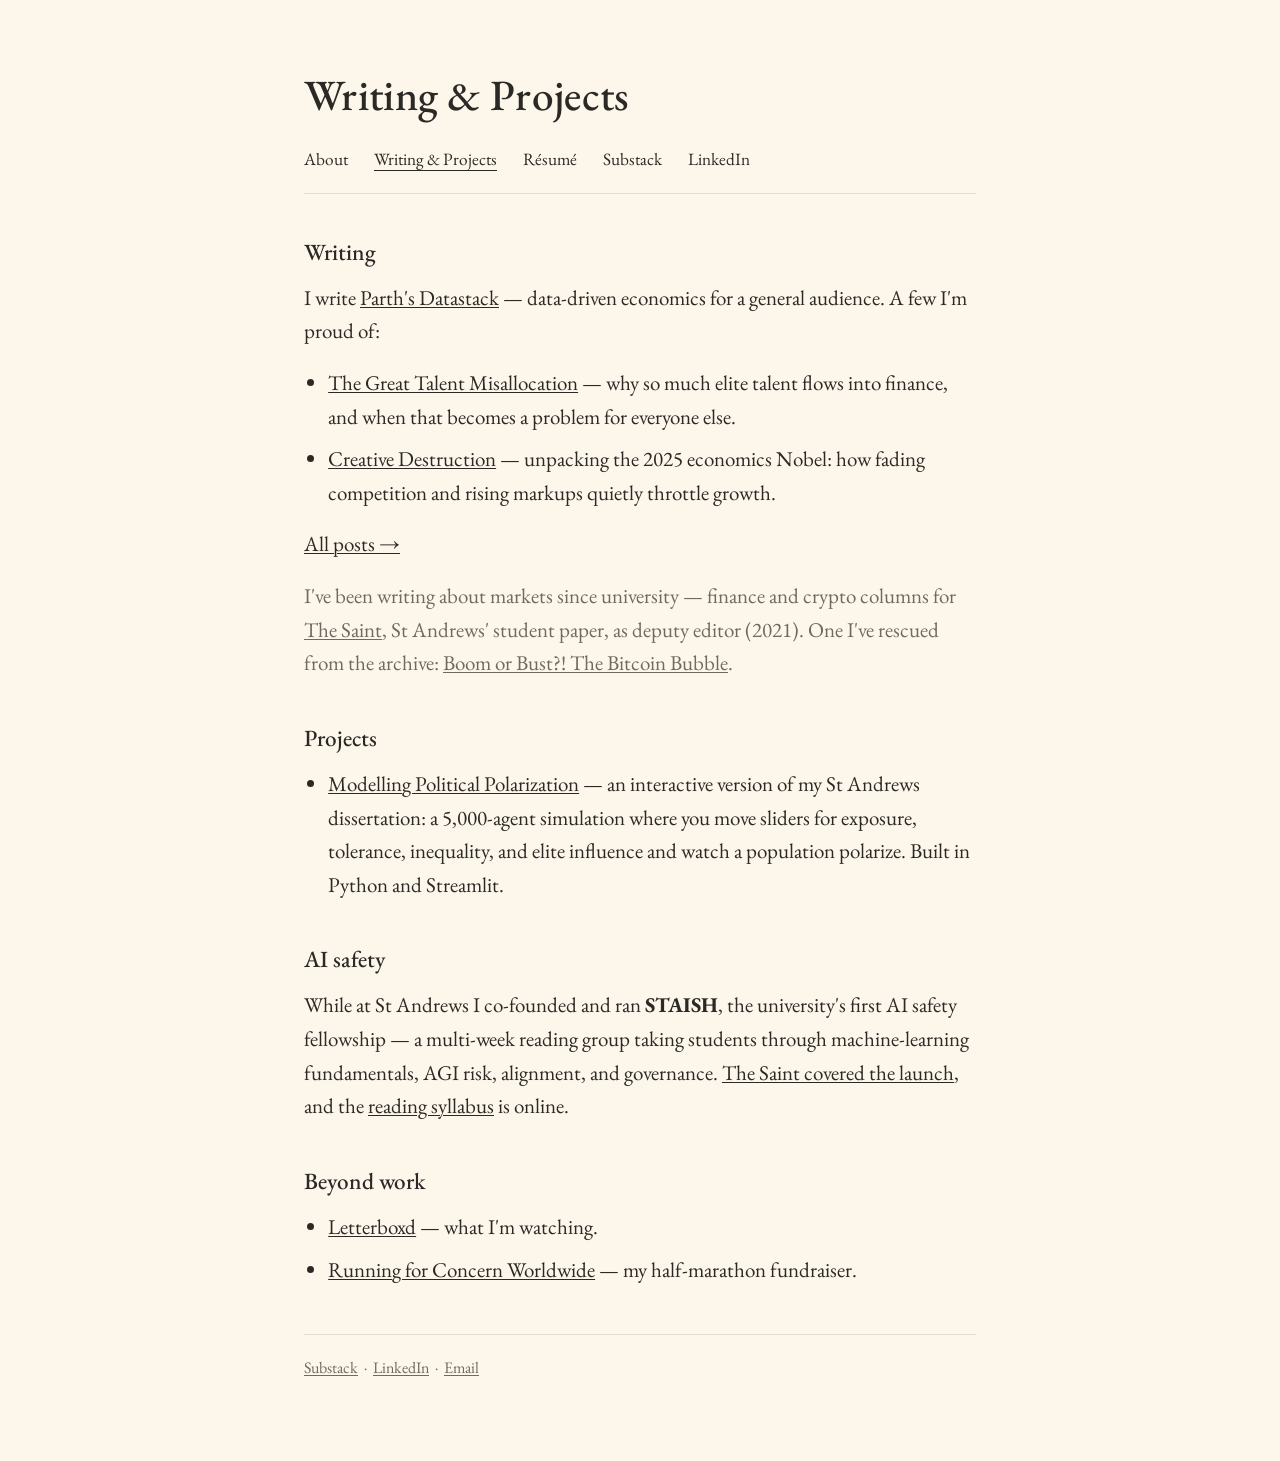
==== projects.html @ 12ab0a2f "Add The Saint writing origin + STAISH section; rescue Bitcoin Bubble column - projects.html: Saint d" ====
<!DOCTYPE html>
<html lang="en">
<head>
<meta charset="utf-8">
<meta name="viewport" content="width=device-width, initial-scale=1">
<title>Writing &amp; Projects — Parth Goyal</title>
<meta name="description" content="Writing and projects by Parth Goyal — data-driven economics, and a few things I'm into.">
<meta property="og:title" content="Writing & Projects — Parth Goyal">
<meta property="og:description" content="Data-driven economics writing, projects, and a few things I'm into.">
<meta property="og:type" content="website">
<meta property="og:url" content="https://parthgoyal.uk/projects.html">
<link rel="icon" href="assets/favicon.svg" type="image/svg+xml">
<link rel="preconnect" href="https://fonts.googleapis.com">
<link rel="preconnect" href="https://fonts.gstatic.com" crossorigin>
<link href="https://fonts.googleapis.com/css2?family=EB+Garamond:ital,wght@0,400;0,500;1,400&display=swap" rel="stylesheet">
<link rel="stylesheet" href="style.css">
</head>
<body>
<div class="wrap">
  <h1>Writing &amp; Projects</h1>
  <nav>
    <a href="index.html">About</a>
    <a href="projects.html" class="active">Writing &amp; Projects</a>
    <a href="assets/Parth-Goyal-CV.pdf">Résumé</a>
    <a href="https://parthsdatastack.substack.com">Substack</a>
    <a href="https://linkedin.com/in/parthg1206">LinkedIn</a>
  </nav>
  <hr>

  <h2>Writing</h2>
  <p>I write <a href="https://parthsdatastack.substack.com">Parth's Datastack</a> — data-driven economics for a general audience. A few I'm proud of:</p>
  <ul>
    <li><a href="https://parthsdatastack.substack.com/p/the-great-talent-misallocation">The Great Talent Misallocation</a> — why so much elite talent flows into finance, and when that becomes a problem for everyone else.</li>
    <li><a href="https://parthsdatastack.substack.com/p/creative-destruction">Creative Destruction</a> — unpacking the 2025 economics Nobel: how fading competition and rising markups quietly throttle growth.</li>
  </ul>
  <p><a href="https://parthsdatastack.substack.com">All posts →</a></p>
  <p class="muted">I've been writing about markets since university — finance and crypto columns for <a href="https://www.thesaintnewspaper.co.uk">The Saint</a>, St Andrews' student paper, as deputy editor (2021). One I've rescued from the archive: <a href="the-bitcoin-bubble.html">Boom or Bust?! The Bitcoin Bubble</a>.</p>

  <h2>Projects</h2>
  <ul>
    <li><a href="https://modelling-political-polarization.streamlit.app/">Modelling Political Polarization</a> — an interactive version of my St Andrews dissertation: a 5,000-agent simulation where you move sliders for exposure, tolerance, inequality, and elite influence and watch a population polarize. Built in Python and Streamlit.</li>
  </ul>

  <h2>AI safety</h2>
  <p>While at St Andrews I co-founded and ran <strong>STAISH</strong>, the university's first AI safety fellowship — a multi-week reading group taking students through machine-learning fundamentals, AGI risk, alignment, and governance. <a href="https://www.thesaintnewspaper.co.uk/post/ai-safety-hub-launched-in-st-andrews">The Saint covered the launch</a>, and the <a href="https://docs.google.com/document/d/1vL4idJDZDh4QLyWoEL1ymja5RYgbjOhwNmvuqZSQOUk/view">reading syllabus</a> is online.</p>

  <h2>Beyond work</h2>
  <ul>
    <li><a href="https://letterboxd.com/PG1206/">Letterboxd</a> — what I'm watching.</li>
    <li><a href="https://www.justgiving.com/page/parth-goyal-concern-worldwide?utm_medium=FA&amp;utm_source=CL">Running for Concern Worldwide</a> — my half-marathon fundraiser.</li>
  </ul>

  <footer>
    <a href="https://parthsdatastack.substack.com">Substack</a> &nbsp;·&nbsp; <a href="https://linkedin.com/in/parthg1206">LinkedIn</a> &nbsp;·&nbsp; <a href="mailto:parthgoyal60@gmail.com">Email</a>
  </footer>
</div>
</body>
</html>
---- style.css ----
:root {
  --bg: #fdf6ea;
  --text: #2b2926;
  --muted: #6f6a61;
  --rule: #e4dccb;
  --link-hover: #9a5b34;
  --maxw: 720px;
}

* { box-sizing: border-box; }
html { -webkit-text-size-adjust: 100%; }
body {
  margin: 0;
  background: var(--bg);
  color: var(--text);
  font-family: 'EB Garamond', Georgia, 'Times New Roman', serif;
  font-size: 21px;
  line-height: 1.6;
  -webkit-font-smoothing: antialiased;
}
.wrap { max-width: var(--maxw); margin: 0 auto; padding: 60px 24px 80px; }

h1 { font-size: 2.7rem; font-weight: 500; margin: 0 0 12px; letter-spacing: .3px; }
h2 { font-size: 1.45rem; font-weight: 500; margin: 40px 0 10px; }
h3 { font-size: 1.15rem; font-weight: 500; margin: 28px 0 8px; }
p { margin: 0 0 18px; }

a { color: inherit; text-decoration: underline; text-underline-offset: 2px; text-decoration-thickness: 1px; }
a:hover { color: var(--link-hover); }
.muted { color: var(--muted); }

nav { margin: 0; }
nav a { text-decoration: none; margin-right: 22px; font-size: 1.08rem; }
nav a:last-child { margin-right: 0; }
nav a.active { text-decoration: underline; text-underline-offset: 5px; }
hr { border: none; border-top: 1px solid var(--rule); margin: 18px 0 30px; }

ul { padding-left: 1.15em; margin: 0 0 18px; }
li { margin: 0 0 9px; }

footer { margin-top: 48px; padding-top: 20px; border-top: 1px solid var(--rule); color: var(--muted); font-size: 1rem; }

@media (max-width: 560px) {
  body { font-size: 20px; }
  .wrap { padding: 40px 20px 60px; }
  h1 { font-size: 2.2rem; }
  nav a { margin-right: 16px; display: inline-block; margin-bottom: 6px; }
}
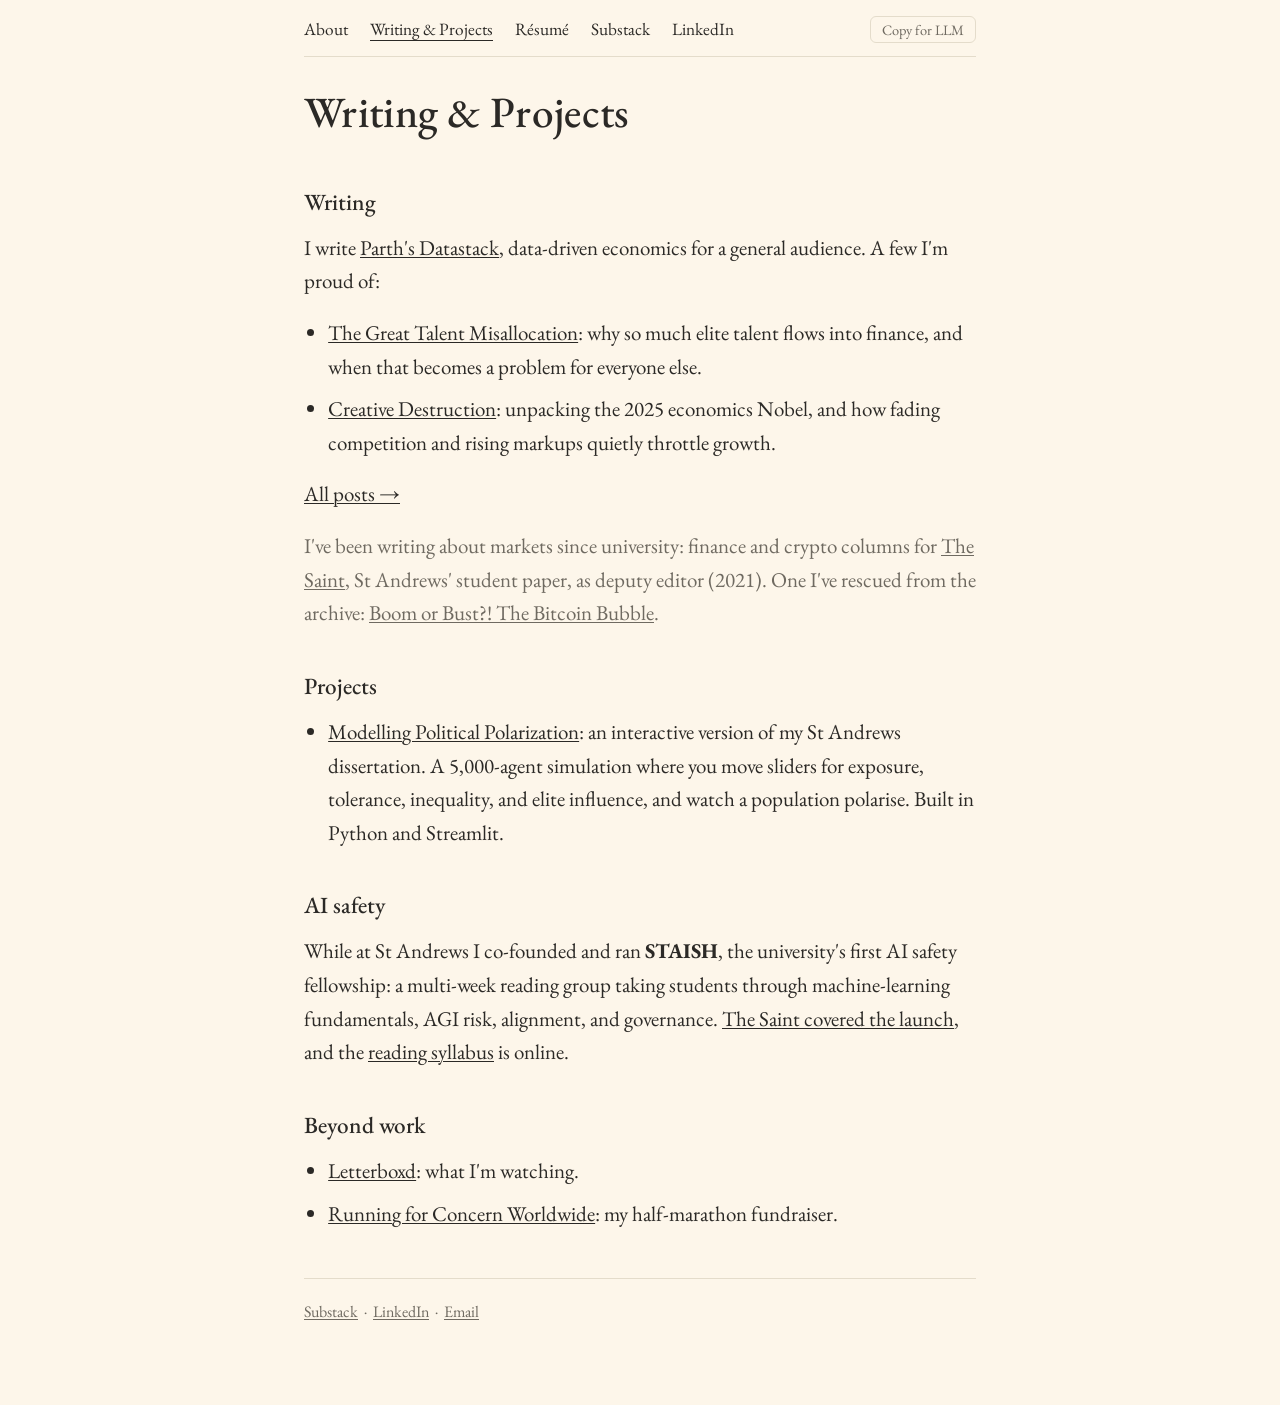
==== commit c860e8a3: "Site: sticky nav above title, on-page resume + PDF link, Copy-for-LLM, lighter prose; relabel polari" ====
--- a/projects.html
+++ b/projects.html
@@ -4,7 +4,7 @@
 <meta charset="utf-8">
 <meta name="viewport" content="width=device-width, initial-scale=1">
 <title>Writing &amp; Projects — Parth Goyal</title>
-<meta name="description" content="Writing and projects by Parth Goyal — data-driven economics, and a few things I'm into.">
+<meta name="description" content="Writing and projects by Parth Goyal: data-driven economics, and a few things I'm into.">
 <meta property="og:title" content="Writing & Projects — Parth Goyal">
 <meta property="og:description" content="Data-driven economics writing, projects, and a few things I'm into.">
 <meta property="og:type" content="website">
@@ -17,42 +17,43 @@
 </head>
 <body>
 <div class="wrap">
-  <h1>Writing &amp; Projects</h1>
   <nav>
     <a href="index.html">About</a>
     <a href="projects.html" class="active">Writing &amp; Projects</a>
-    <a href="assets/Parth-Goyal-CV.pdf">Résumé</a>
+    <a href="resume.html">Résumé</a>
     <a href="https://parthsdatastack.substack.com">Substack</a>
     <a href="https://linkedin.com/in/parthg1206">LinkedIn</a>
+    <button class="copy-llm" type="button" onclick="copyForLLM(this)">Copy for LLM</button>
   </nav>
-  <hr>
+  <h1>Writing &amp; Projects</h1>
 
   <h2>Writing</h2>
-  <p>I write <a href="https://parthsdatastack.substack.com">Parth's Datastack</a> — data-driven economics for a general audience. A few I'm proud of:</p>
+  <p>I write <a href="https://parthsdatastack.substack.com">Parth's Datastack</a>, data-driven economics for a general audience. A few I'm proud of:</p>
   <ul>
-    <li><a href="https://parthsdatastack.substack.com/p/the-great-talent-misallocation">The Great Talent Misallocation</a> — why so much elite talent flows into finance, and when that becomes a problem for everyone else.</li>
-    <li><a href="https://parthsdatastack.substack.com/p/creative-destruction">Creative Destruction</a> — unpacking the 2025 economics Nobel: how fading competition and rising markups quietly throttle growth.</li>
+    <li><a href="https://parthsdatastack.substack.com/p/the-great-talent-misallocation">The Great Talent Misallocation</a>: why so much elite talent flows into finance, and when that becomes a problem for everyone else.</li>
+    <li><a href="https://parthsdatastack.substack.com/p/creative-destruction">Creative Destruction</a>: unpacking the 2025 economics Nobel, and how fading competition and rising markups quietly throttle growth.</li>
   </ul>
   <p><a href="https://parthsdatastack.substack.com">All posts →</a></p>
-  <p class="muted">I've been writing about markets since university — finance and crypto columns for <a href="https://www.thesaintnewspaper.co.uk">The Saint</a>, St Andrews' student paper, as deputy editor (2021). One I've rescued from the archive: <a href="the-bitcoin-bubble.html">Boom or Bust?! The Bitcoin Bubble</a>.</p>
+  <p class="muted">I've been writing about markets since university: finance and crypto columns for <a href="https://www.thesaintnewspaper.co.uk">The Saint</a>, St Andrews' student paper, as deputy editor (2021). One I've rescued from the archive: <a href="the-bitcoin-bubble.html">Boom or Bust?! The Bitcoin Bubble</a>.</p>
 
   <h2>Projects</h2>
   <ul>
-    <li><a href="https://modelling-political-polarization.streamlit.app/">Modelling Political Polarization</a> — an interactive version of my St Andrews dissertation: a 5,000-agent simulation where you move sliders for exposure, tolerance, inequality, and elite influence and watch a population polarize. Built in Python and Streamlit.</li>
+    <li><a href="https://modelling-political-polarization.streamlit.app/">Modelling Political Polarization</a>: an interactive version of my St Andrews dissertation. A 5,000-agent simulation where you move sliders for exposure, tolerance, inequality, and elite influence, and watch a population polarise. Built in Python and Streamlit.</li>
   </ul>
 
   <h2>AI safety</h2>
-  <p>While at St Andrews I co-founded and ran <strong>STAISH</strong>, the university's first AI safety fellowship — a multi-week reading group taking students through machine-learning fundamentals, AGI risk, alignment, and governance. <a href="https://www.thesaintnewspaper.co.uk/post/ai-safety-hub-launched-in-st-andrews">The Saint covered the launch</a>, and the <a href="https://docs.google.com/document/d/1vL4idJDZDh4QLyWoEL1ymja5RYgbjOhwNmvuqZSQOUk/view">reading syllabus</a> is online.</p>
+  <p>While at St Andrews I co-founded and ran <strong>STAISH</strong>, the university's first AI safety fellowship: a multi-week reading group taking students through machine-learning fundamentals, AGI risk, alignment, and governance. <a href="https://www.thesaintnewspaper.co.uk/post/ai-safety-hub-launched-in-st-andrews">The Saint covered the launch</a>, and the <a href="https://docs.google.com/document/d/1vL4idJDZDh4QLyWoEL1ymja5RYgbjOhwNmvuqZSQOUk/view">reading syllabus</a> is online.</p>
 
   <h2>Beyond work</h2>
   <ul>
-    <li><a href="https://letterboxd.com/PG1206/">Letterboxd</a> — what I'm watching.</li>
-    <li><a href="https://www.justgiving.com/page/parth-goyal-concern-worldwide?utm_medium=FA&amp;utm_source=CL">Running for Concern Worldwide</a> — my half-marathon fundraiser.</li>
+    <li><a href="https://letterboxd.com/PG1206/">Letterboxd</a>: what I'm watching.</li>
+    <li><a href="https://www.justgiving.com/page/parth-goyal-concern-worldwide?utm_medium=FA&amp;utm_source=CL">Running for Concern Worldwide</a>: my half-marathon fundraiser.</li>
   </ul>
 
   <footer>
     <a href="https://parthsdatastack.substack.com">Substack</a> &nbsp;·&nbsp; <a href="https://linkedin.com/in/parthg1206">LinkedIn</a> &nbsp;·&nbsp; <a href="mailto:parthgoyal60@gmail.com">Email</a>
   </footer>
 </div>
+<script src="site.js"></script>
 </body>
 </html>
--- a/style.css
+++ b/style.css
@@ -18,10 +18,10 @@
   line-height: 1.6;
   -webkit-font-smoothing: antialiased;
 }
-.wrap { max-width: var(--maxw); margin: 0 auto; padding: 60px 24px 80px; }
+.wrap { max-width: var(--maxw); margin: 0 auto; padding: 0 24px 80px; }
 
-h1 { font-size: 2.7rem; font-weight: 500; margin: 0 0 12px; letter-spacing: .3px; }
-h2 { font-size: 1.45rem; font-weight: 500; margin: 40px 0 10px; }
+h1 { font-size: 2.7rem; font-weight: 500; margin: 20px 0 12px; letter-spacing: .3px; }
+h2 { font-size: 1.45rem; font-weight: 500; margin: 38px 0 10px; }
 h3 { font-size: 1.15rem; font-weight: 500; margin: 28px 0 8px; }
 p { margin: 0 0 18px; }
 
@@ -29,20 +29,68 @@
 a:hover { color: var(--link-hover); }
 .muted { color: var(--muted); }
 
-nav { margin: 0; }
-nav a { text-decoration: none; margin-right: 22px; font-size: 1.08rem; }
-nav a:last-child { margin-right: 0; }
+/* Sticky nav, sits above the page title so you can switch pages from anywhere */
+nav {
+  position: sticky;
+  top: 0;
+  z-index: 10;
+  display: flex;
+  flex-wrap: wrap;
+  align-items: baseline;
+  column-gap: 22px;
+  row-gap: 6px;
+  margin: 0;
+  padding: 16px 0 12px;
+  background: var(--bg);
+  border-bottom: 1px solid var(--rule);
+}
+nav a { text-decoration: none; font-size: 1.08rem; }
 nav a.active { text-decoration: underline; text-underline-offset: 5px; }
-hr { border: none; border-top: 1px solid var(--rule); margin: 18px 0 30px; }
+
+.copy-llm {
+  margin-left: auto;
+  font-family: inherit;
+  font-size: .9rem;
+  color: var(--muted);
+  background: none;
+  border: 1px solid var(--rule);
+  border-radius: 6px;
+  padding: 3px 11px;
+  cursor: pointer;
+  line-height: 1.35;
+}
+.copy-llm:hover { color: var(--link-hover); border-color: var(--link-hover); }
+
+.btn {
+  display: inline-block;
+  text-decoration: none;
+  border: 1px solid var(--rule);
+  border-radius: 6px;
+  padding: 5px 13px;
+}
+.btn:hover { border-color: var(--link-hover); color: var(--link-hover); }
 
 ul { padding-left: 1.15em; margin: 0 0 18px; }
 li { margin: 0 0 9px; }
+
+/* Resume entries */
+.r-title {
+  display: flex; justify-content: space-between; align-items: baseline;
+  gap: 12px; margin: 22px 0 0; font-weight: 500;
+}
+.r-title .r-date { color: var(--muted); font-size: .92rem; font-weight: 400; white-space: nowrap; }
+.r-role { font-style: italic; color: var(--muted); margin: 1px 0 6px; }
+.r-entry ul { margin-top: 4px; }
+
+hr { border: none; border-top: 1px solid var(--rule); margin: 18px 0 24px; }
 
 footer { margin-top: 48px; padding-top: 20px; border-top: 1px solid var(--rule); color: var(--muted); font-size: 1rem; }
 
 @media (max-width: 560px) {
   body { font-size: 20px; }
-  .wrap { padding: 40px 20px 60px; }
+  .wrap { padding: 0 20px 60px; }
   h1 { font-size: 2.2rem; }
-  nav a { margin-right: 16px; display: inline-block; margin-bottom: 6px; }
+  nav { column-gap: 15px; }
+  .copy-llm { font-size: .82rem; padding: 2px 8px; }
+  .r-title { flex-direction: column; gap: 0; }
 }
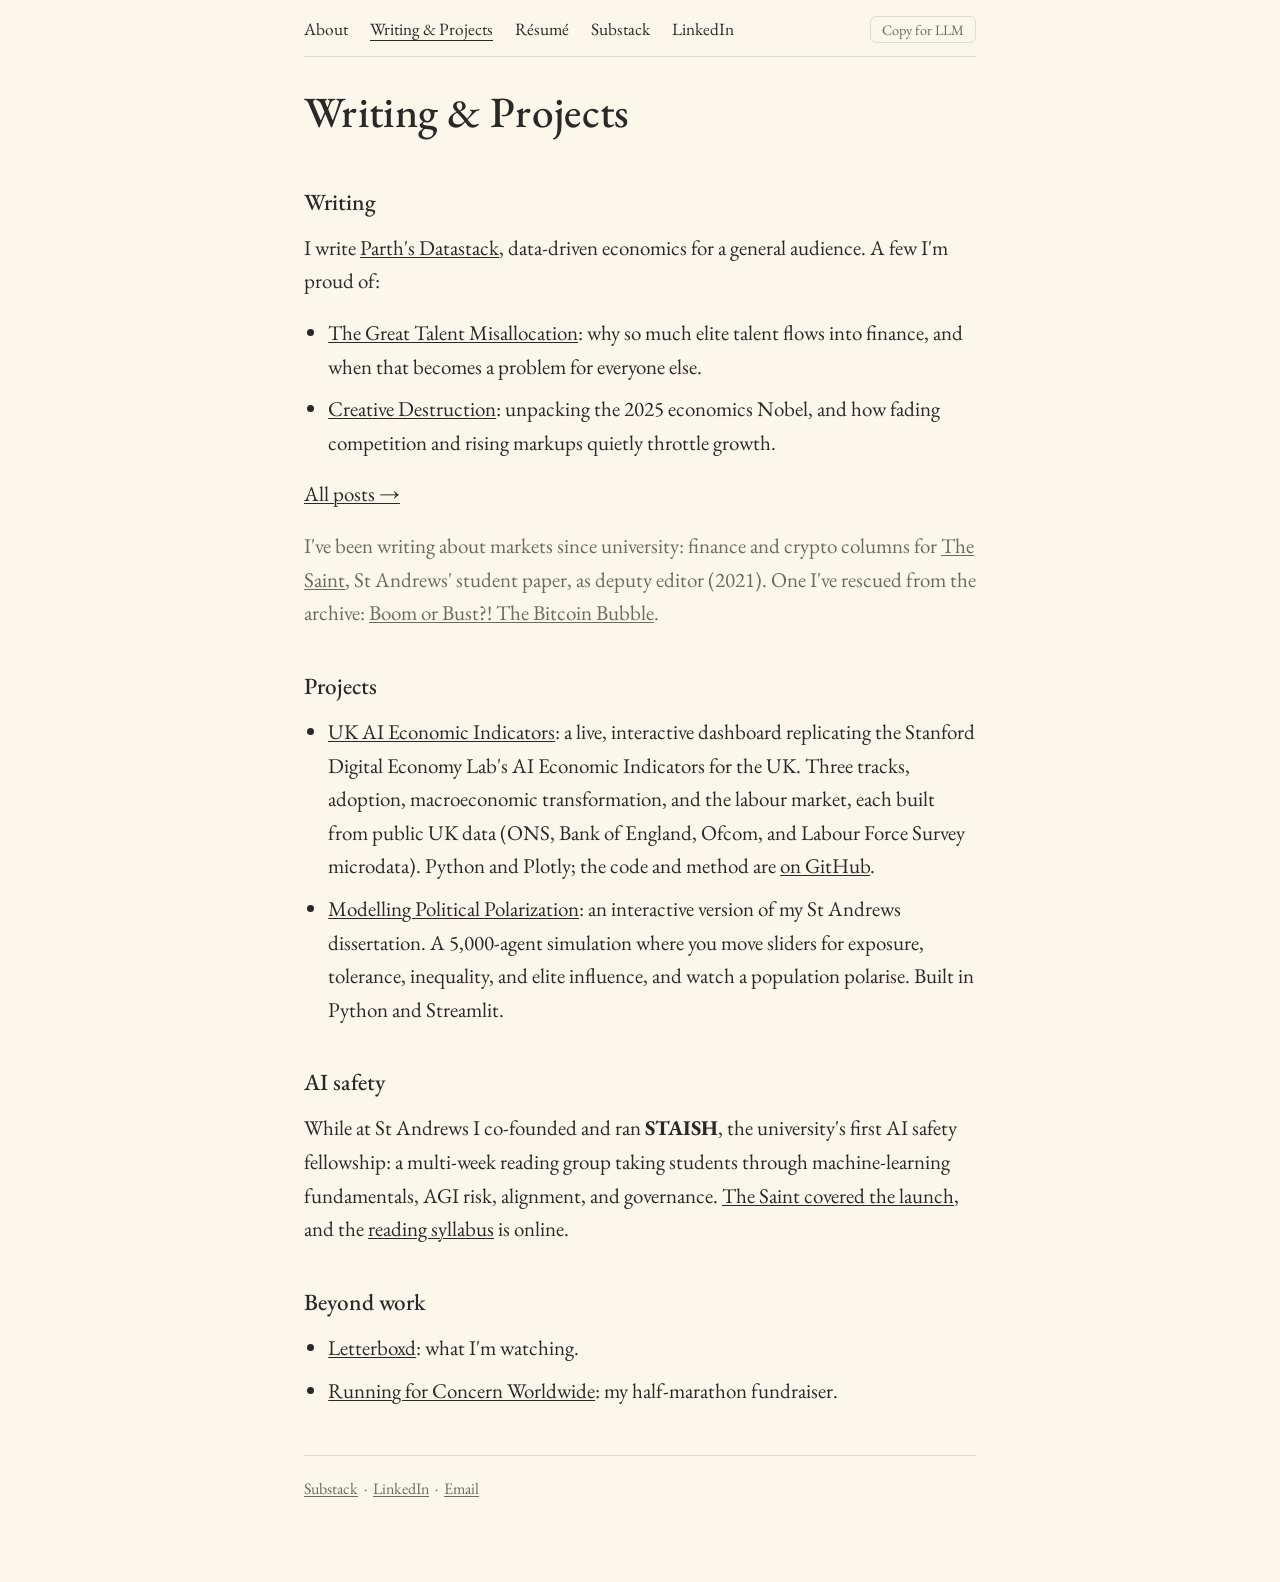
==== commit bfad4cfc: "Add UK AI Economic Indicators dashboard Host the dashboard at /ai-economic-indicators-uk/ and featur" ====
--- a/projects.html
+++ b/projects.html
@@ -38,6 +38,7 @@
 
   <h2>Projects</h2>
   <ul>
+    <li><a href="ai-economic-indicators-uk/">UK AI Economic Indicators</a>: a live, interactive dashboard replicating the Stanford Digital Economy Lab's AI Economic Indicators for the UK. Three tracks, adoption, macroeconomic transformation, and the labour market, each built from public UK data (ONS, Bank of England, Ofcom, and Labour Force Survey microdata). Python and Plotly; the code and method are <a href="https://github.com/ParthG60/ai-economic-indicators-uk">on GitHub</a>.</li>
     <li><a href="https://modelling-political-polarization.streamlit.app/">Modelling Political Polarization</a>: an interactive version of my St Andrews dissertation. A 5,000-agent simulation where you move sliders for exposure, tolerance, inequality, and elite influence, and watch a population polarise. Built in Python and Streamlit.</li>
   </ul>
 
--- a/style.css
+++ b/style.css
@@ -82,6 +82,11 @@
 .r-role { font-style: italic; color: var(--muted); margin: 1px 0 6px; }
 .r-entry ul { margin-top: 4px; }
 
+/* Slightly smaller, denser type on the resume page */
+body.resume { font-size: 19px; }
+body.resume h1 { font-size: 2.3rem; }
+body.resume h2 { font-size: 1.32rem; margin-top: 30px; }
+
 hr { border: none; border-top: 1px solid var(--rule); margin: 18px 0 24px; }
 
 footer { margin-top: 48px; padding-top: 20px; border-top: 1px solid var(--rule); color: var(--muted); font-size: 1rem; }
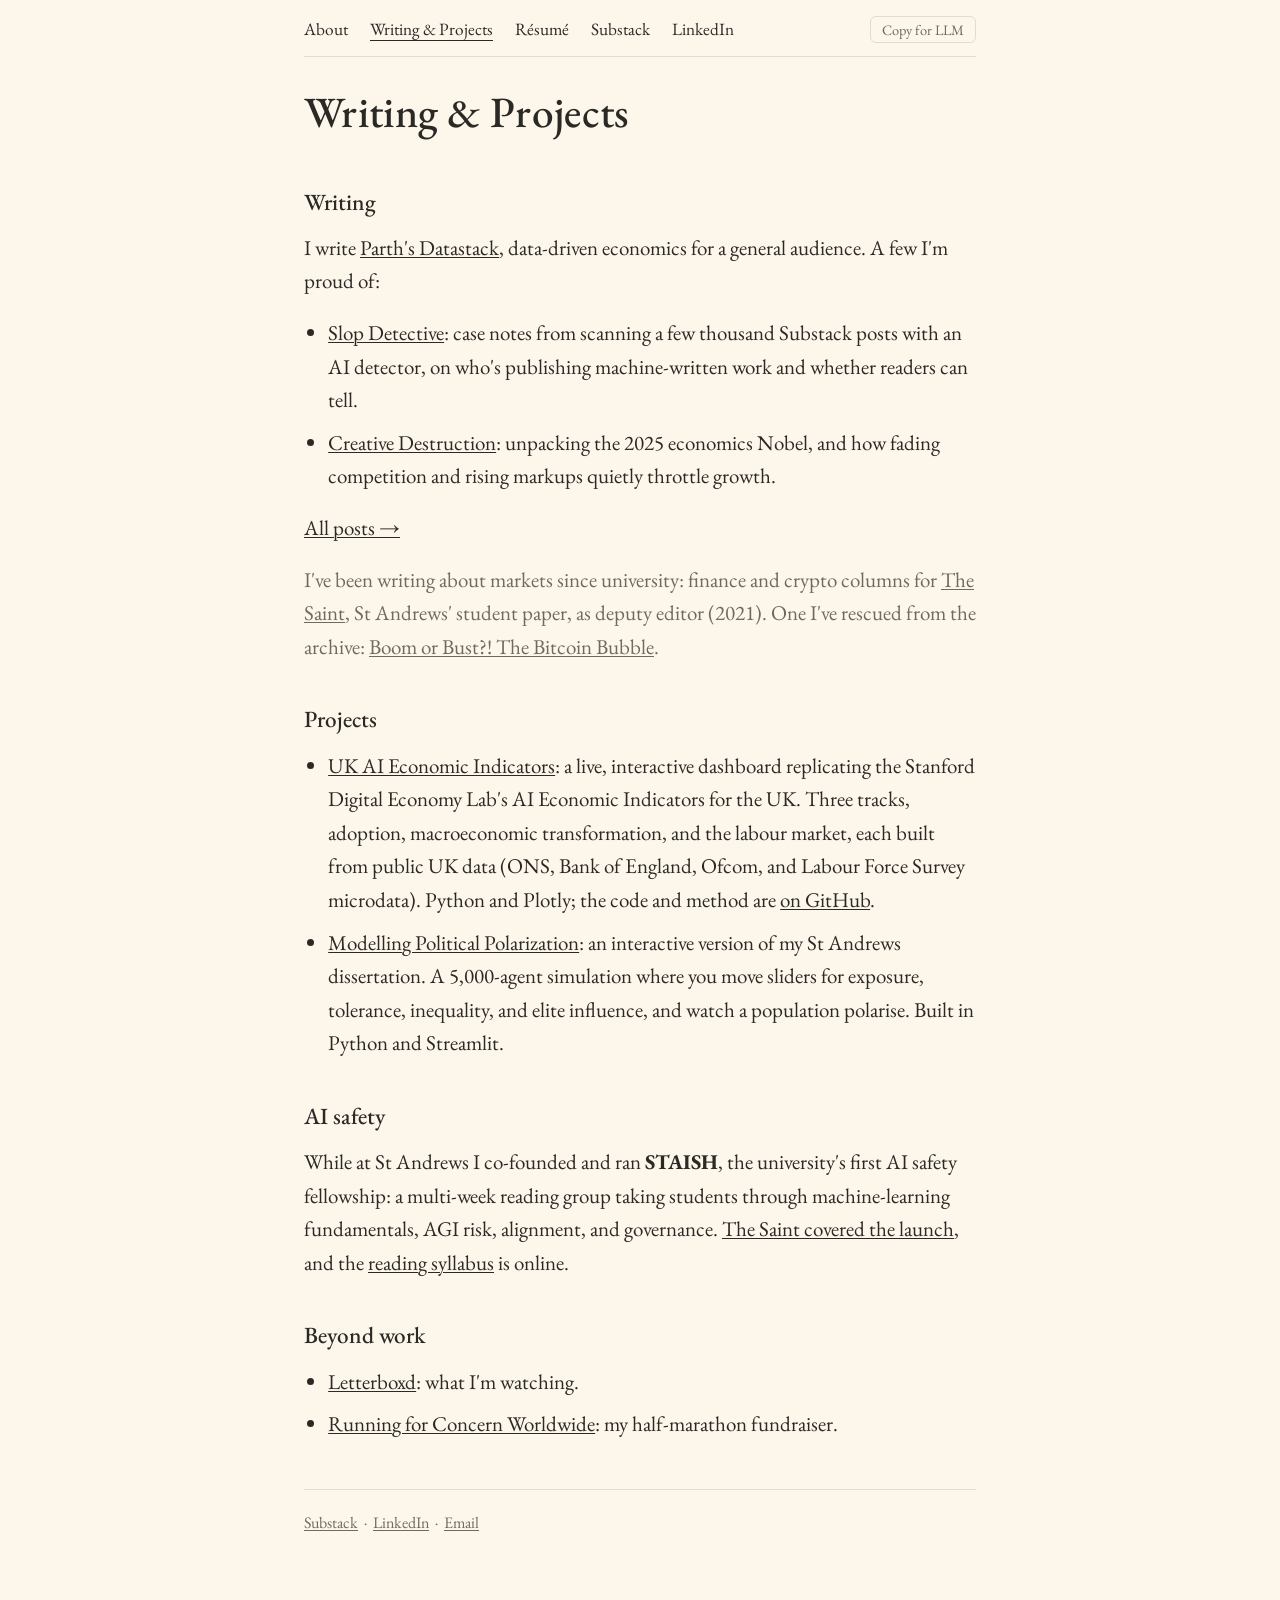
==== commit e62041c2: "Add Slop Detective post on top, drop Talent Misallocation Co-Authored-By: Claude Opus 4.8 (1M contex" ====
--- a/projects.html
+++ b/projects.html
@@ -30,7 +30,7 @@
   <h2>Writing</h2>
   <p>I write <a href="https://parthsdatastack.substack.com">Parth's Datastack</a>, data-driven economics for a general audience. A few I'm proud of:</p>
   <ul>
-    <li><a href="https://parthsdatastack.substack.com/p/the-great-talent-misallocation">The Great Talent Misallocation</a>: why so much elite talent flows into finance, and when that becomes a problem for everyone else.</li>
+    <li><a href="https://parthsdatastack.substack.com/p/slop-detective">Slop Detective</a>: case notes from scanning a few thousand Substack posts with an AI detector, on who's publishing machine-written work and whether readers can tell.</li>
     <li><a href="https://parthsdatastack.substack.com/p/creative-destruction">Creative Destruction</a>: unpacking the 2025 economics Nobel, and how fading competition and rising markups quietly throttle growth.</li>
   </ul>
   <p><a href="https://parthsdatastack.substack.com">All posts →</a></p>
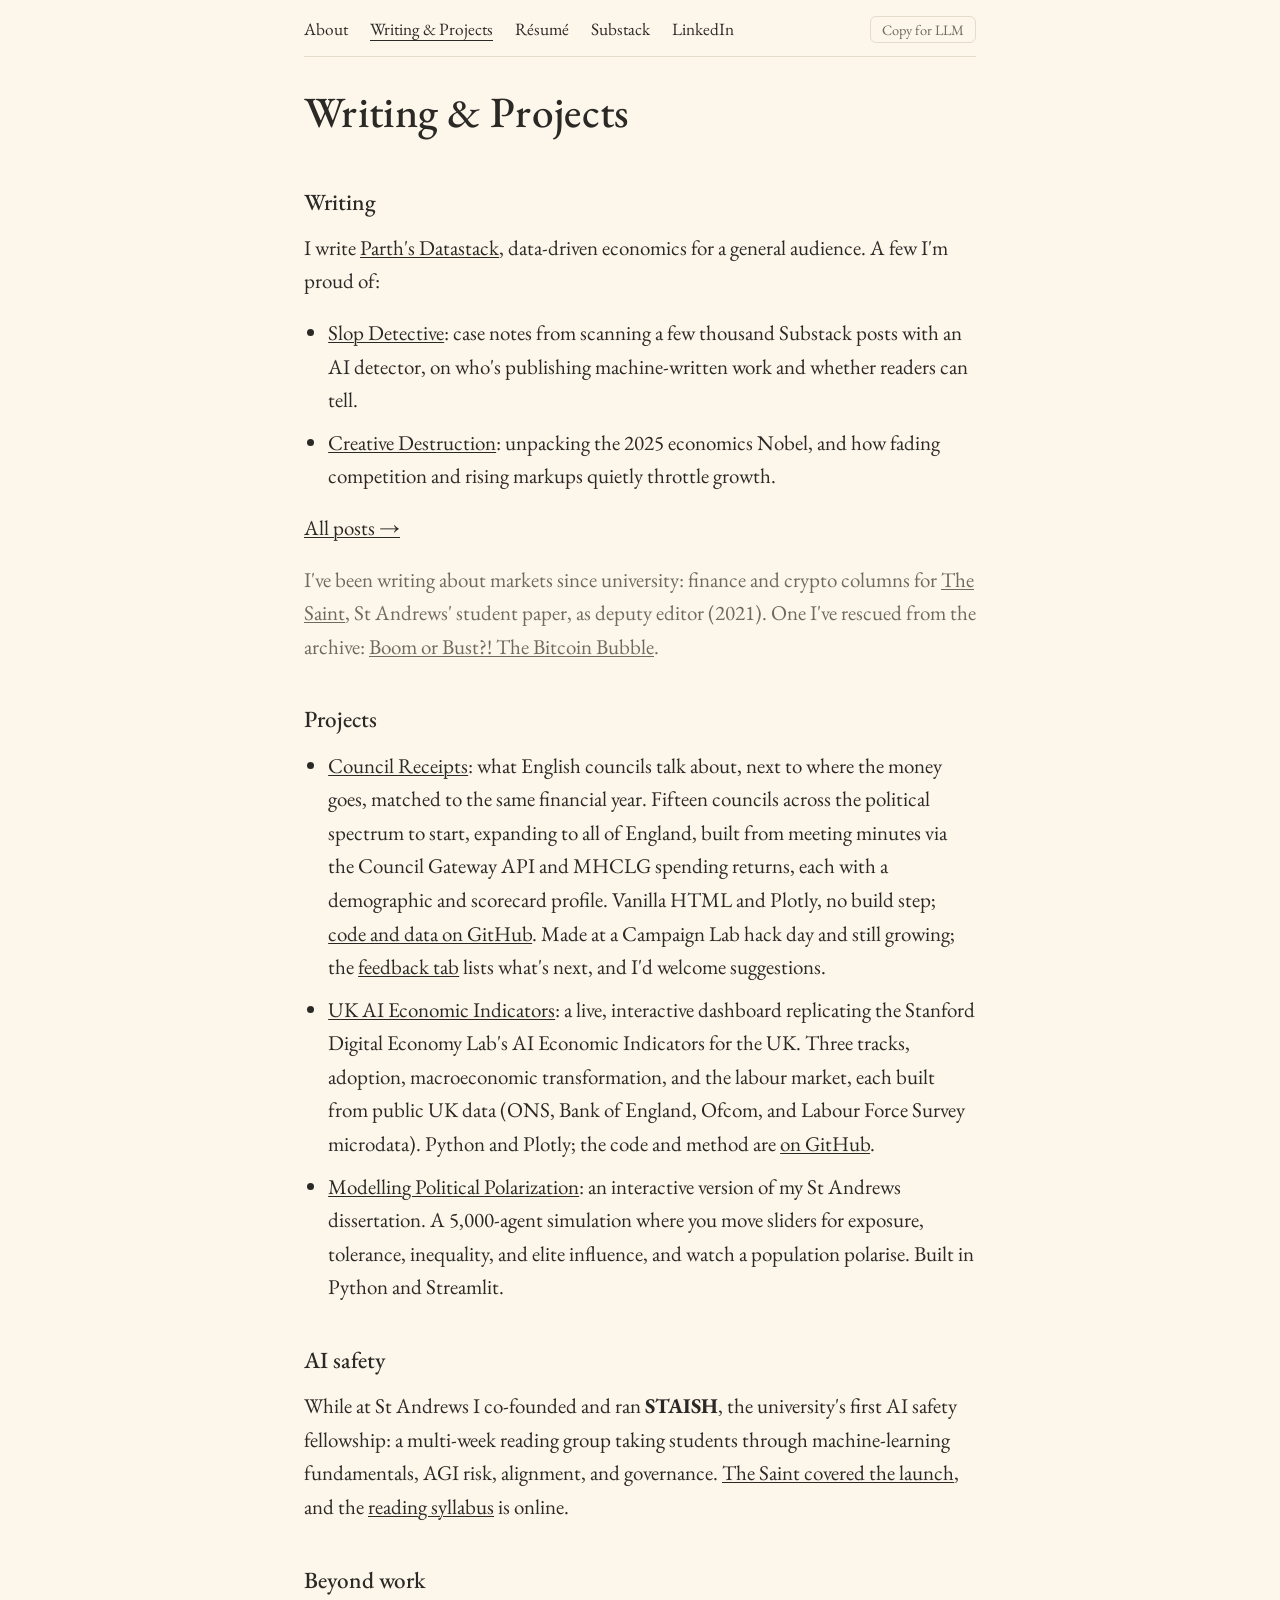
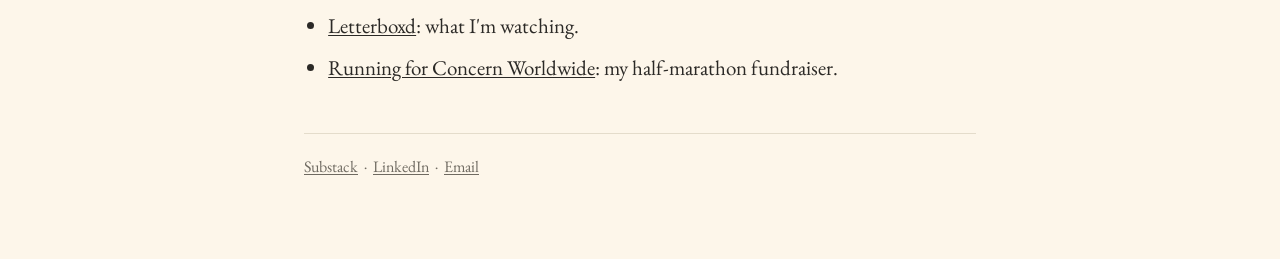
==== commit 96386a8a: "Add Council Receipts to projects Co-Authored-By: Claude Opus 4.8 <noreply@anthropic.com>" ====
--- a/projects.html
+++ b/projects.html
@@ -38,6 +38,7 @@
 
   <h2>Projects</h2>
   <ul>
+    <li><a href="/council-receipts/">Council Receipts</a>: what English councils talk about, next to where the money goes, matched to the same financial year. Fifteen councils across the political spectrum to start, expanding to all of England, built from meeting minutes via the Council Gateway API and MHCLG spending returns, each with a demographic and scorecard profile. Vanilla HTML and Plotly, no build step; <a href="https://github.com/ParthG60/council-receipts">code and data on GitHub</a>. Made at a Campaign Lab hack day and still growing; the <a href="/council-receipts/?tab=feedback">feedback tab</a> lists what's next, and I'd welcome suggestions.</li>
     <li><a href="ai-economic-indicators-uk/">UK AI Economic Indicators</a>: a live, interactive dashboard replicating the Stanford Digital Economy Lab's AI Economic Indicators for the UK. Three tracks, adoption, macroeconomic transformation, and the labour market, each built from public UK data (ONS, Bank of England, Ofcom, and Labour Force Survey microdata). Python and Plotly; the code and method are <a href="https://github.com/ParthG60/ai-economic-indicators-uk">on GitHub</a>.</li>
     <li><a href="https://modelling-political-polarization.streamlit.app/">Modelling Political Polarization</a>: an interactive version of my St Andrews dissertation. A 5,000-agent simulation where you move sliders for exposure, tolerance, inequality, and elite influence, and watch a population polarise. Built in Python and Streamlit.</li>
   </ul>
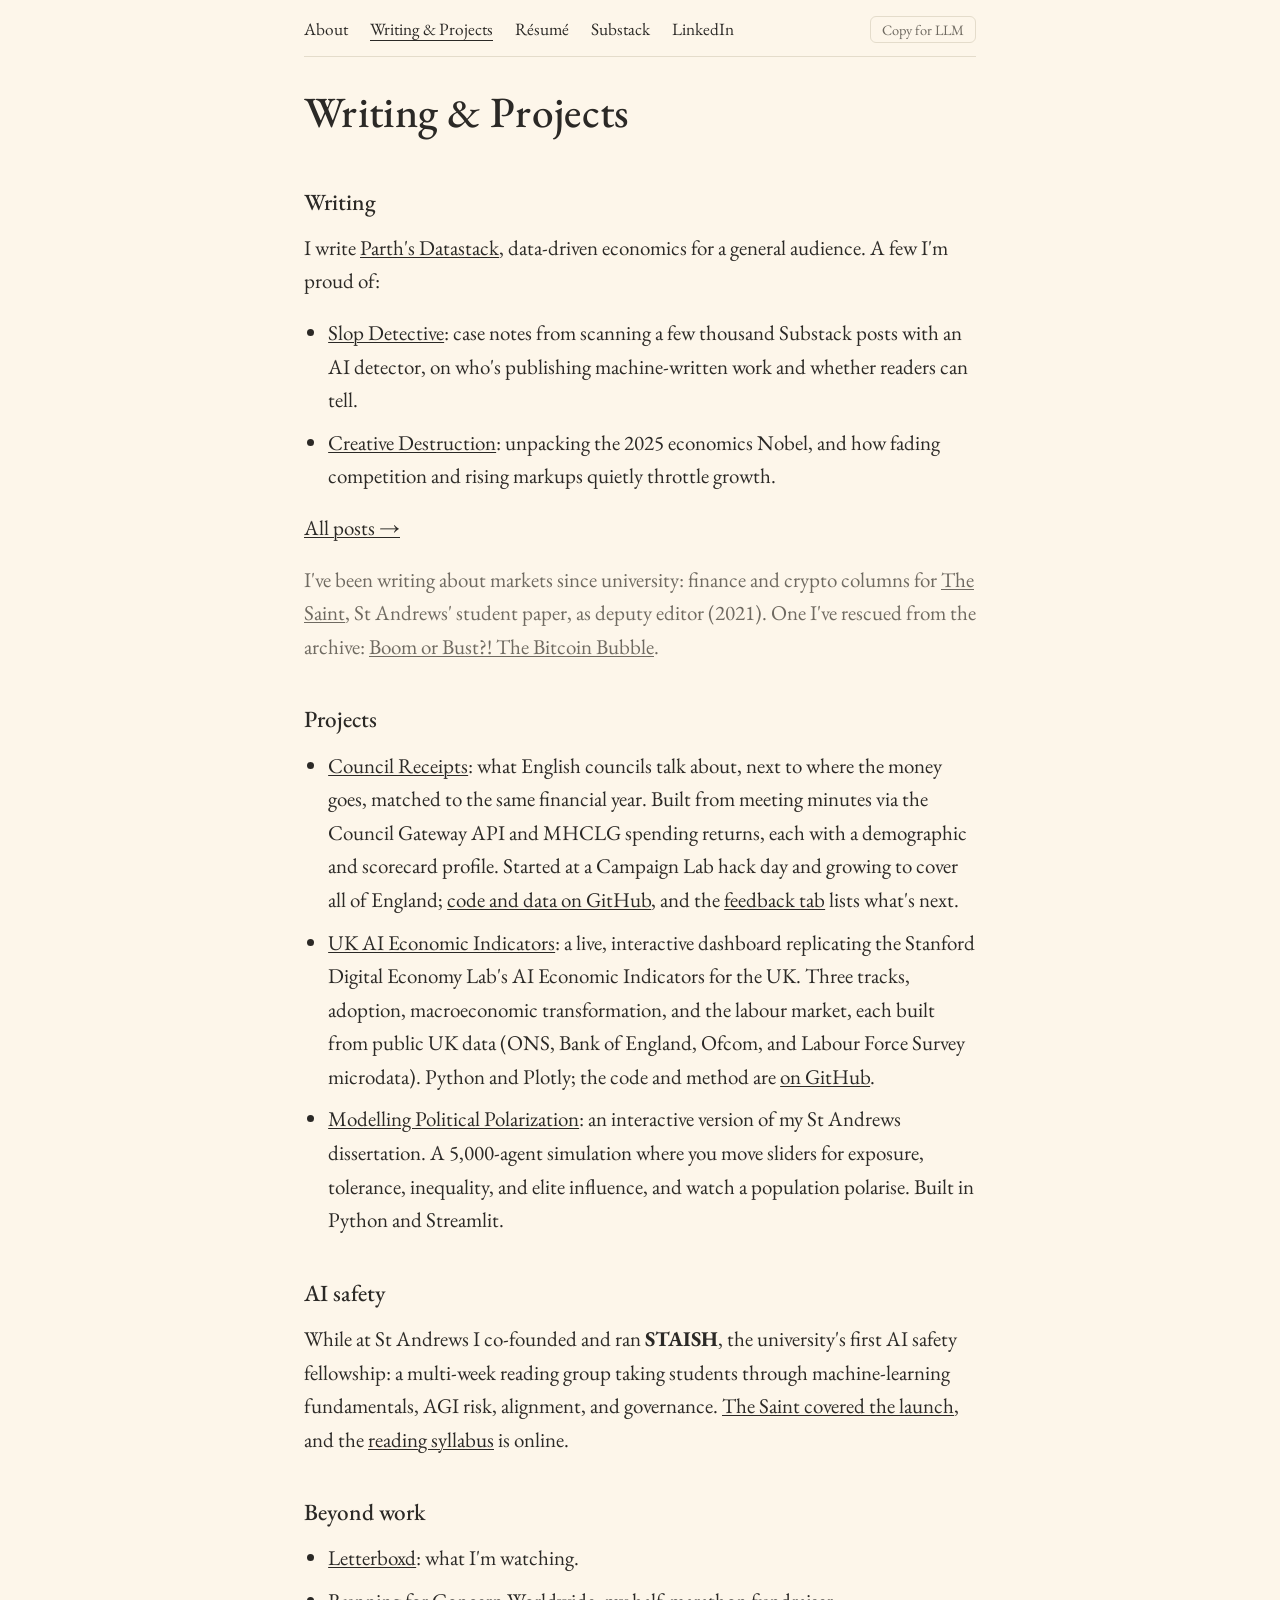
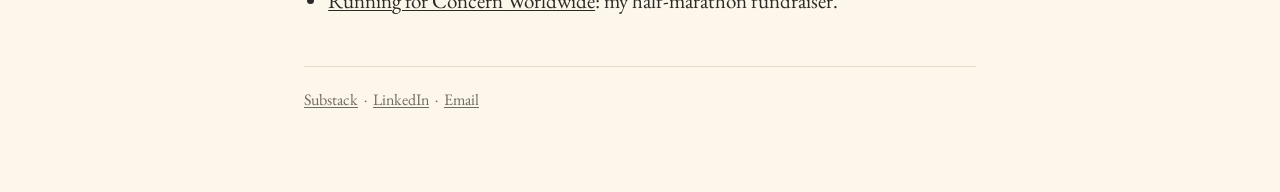
==== commit 5d2f74cc: "Tighten Council Receipts project blurb Co-Authored-By: Claude Fable 5 <noreply@anthropic.com>" ====
--- a/projects.html
+++ b/projects.html
@@ -38,7 +38,7 @@
 
   <h2>Projects</h2>
   <ul>
-    <li><a href="/council-receipts/">Council Receipts</a>: what English councils talk about, next to where the money goes, matched to the same financial year. Fifteen councils across the political spectrum to start, expanding to all of England, built from meeting minutes via the Council Gateway API and MHCLG spending returns, each with a demographic and scorecard profile. Vanilla HTML and Plotly, no build step; <a href="https://github.com/ParthG60/council-receipts">code and data on GitHub</a>. Made at a Campaign Lab hack day and still growing; the <a href="/council-receipts/?tab=feedback">feedback tab</a> lists what's next, and I'd welcome suggestions.</li>
+    <li><a href="/council-receipts/">Council Receipts</a>: what English councils talk about, next to where the money goes, matched to the same financial year. Built from meeting minutes via the Council Gateway API and MHCLG spending returns, each with a demographic and scorecard profile. Started at a Campaign Lab hack day and growing to cover all of England; <a href="https://github.com/ParthG60/council-receipts">code and data on GitHub</a>, and the <a href="/council-receipts/?tab=feedback">feedback tab</a> lists what's next.</li>
     <li><a href="ai-economic-indicators-uk/">UK AI Economic Indicators</a>: a live, interactive dashboard replicating the Stanford Digital Economy Lab's AI Economic Indicators for the UK. Three tracks, adoption, macroeconomic transformation, and the labour market, each built from public UK data (ONS, Bank of England, Ofcom, and Labour Force Survey microdata). Python and Plotly; the code and method are <a href="https://github.com/ParthG60/ai-economic-indicators-uk">on GitHub</a>.</li>
     <li><a href="https://modelling-political-polarization.streamlit.app/">Modelling Political Polarization</a>: an interactive version of my St Andrews dissertation. A 5,000-agent simulation where you move sliders for exposure, tolerance, inequality, and elite influence, and watch a population polarise. Built in Python and Streamlit.</li>
   </ul>
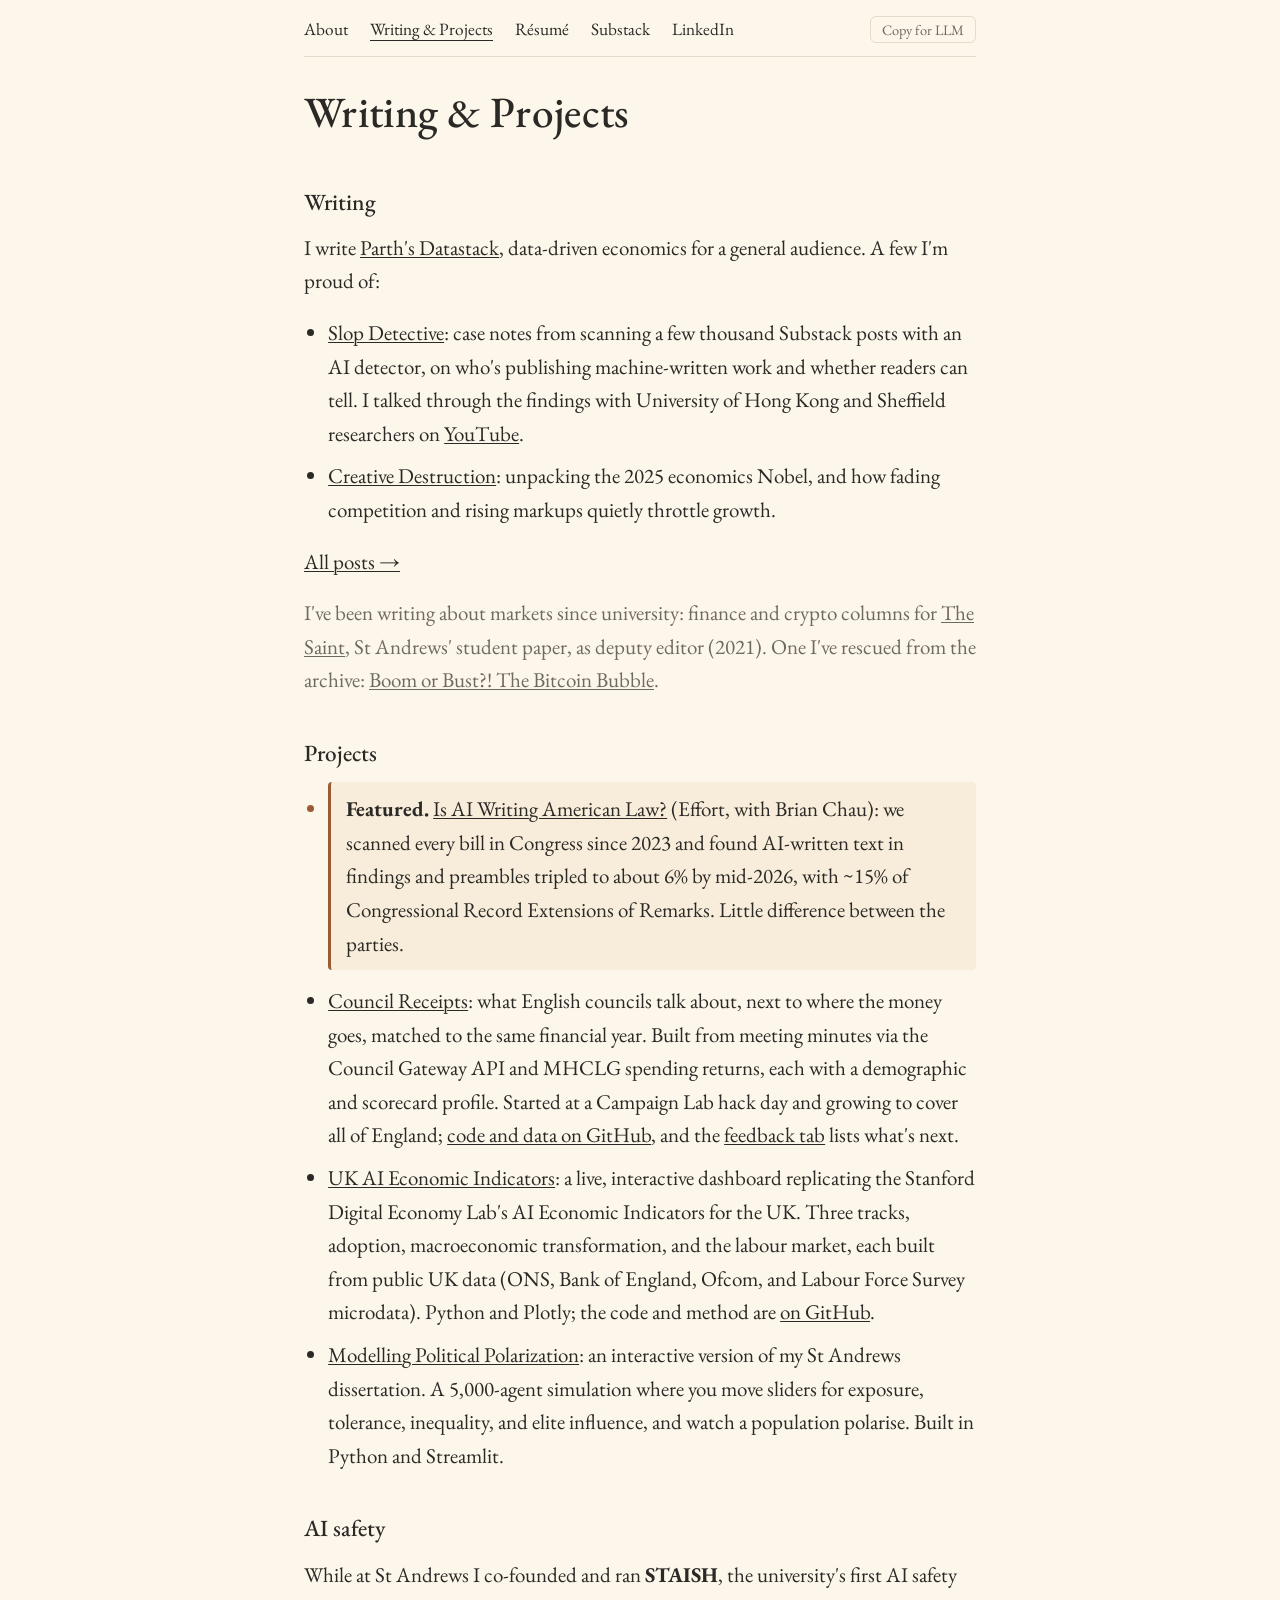
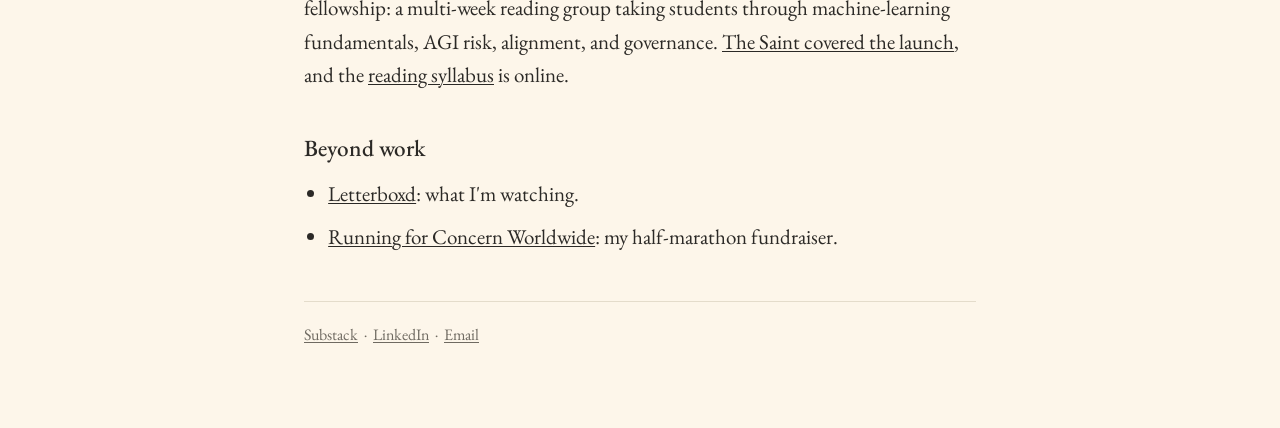
==== commit daddf4b1: "Feature Effort investigation; link Slop Detective podcast" ====
--- a/projects.html
+++ b/projects.html
@@ -30,7 +30,7 @@
   <h2>Writing</h2>
   <p>I write <a href="https://parthsdatastack.substack.com">Parth's Datastack</a>, data-driven economics for a general audience. A few I'm proud of:</p>
   <ul>
-    <li><a href="https://parthsdatastack.substack.com/p/slop-detective">Slop Detective</a>: case notes from scanning a few thousand Substack posts with an AI detector, on who's publishing machine-written work and whether readers can tell.</li>
+    <li><a href="https://parthsdatastack.substack.com/p/slop-detective">Slop Detective</a>: case notes from scanning a few thousand Substack posts with an AI detector, on who's publishing machine-written work and whether readers can tell. I talked through the findings with University of Hong Kong and Sheffield researchers on <a href="https://www.youtube.com/watch?v=BCEfEnBs5yA&amp;t=1474s">YouTube</a>.</li>
     <li><a href="https://parthsdatastack.substack.com/p/creative-destruction">Creative Destruction</a>: unpacking the 2025 economics Nobel, and how fading competition and rising markups quietly throttle growth.</li>
   </ul>
   <p><a href="https://parthsdatastack.substack.com">All posts →</a></p>
@@ -38,6 +38,7 @@
 
   <h2>Projects</h2>
   <ul>
+    <li class="featured"><strong>Featured.</strong> <a href="https://www.effort.news/ai-congress">Is AI Writing American Law?</a> (Effort, with Brian Chau): we scanned every bill in Congress since 2023 and found AI-written text in findings and preambles tripled to about 6% by mid-2026, with ~15% of Congressional Record Extensions of Remarks. Little difference between the parties.</li>
     <li><a href="/council-receipts/">Council Receipts</a>: what English councils talk about, next to where the money goes, matched to the same financial year. Built from meeting minutes via the Council Gateway API and MHCLG spending returns, each with a demographic and scorecard profile. Started at a Campaign Lab hack day and growing to cover all of England; <a href="https://github.com/ParthG60/council-receipts">code and data on GitHub</a>, and the <a href="/council-receipts/?tab=feedback">feedback tab</a> lists what's next.</li>
     <li><a href="ai-economic-indicators-uk/">UK AI Economic Indicators</a>: a live, interactive dashboard replicating the Stanford Digital Economy Lab's AI Economic Indicators for the UK. Three tracks, adoption, macroeconomic transformation, and the labour market, each built from public UK data (ONS, Bank of England, Ofcom, and Labour Force Survey microdata). Python and Plotly; the code and method are <a href="https://github.com/ParthG60/ai-economic-indicators-uk">on GitHub</a>.</li>
     <li><a href="https://modelling-political-polarization.streamlit.app/">Modelling Political Polarization</a>: an interactive version of my St Andrews dissertation. A 5,000-agent simulation where you move sliders for exposure, tolerance, inequality, and elite influence, and watch a population polarise. Built in Python and Streamlit.</li>
--- a/style.css
+++ b/style.css
@@ -73,6 +73,16 @@
 ul { padding-left: 1.15em; margin: 0 0 18px; }
 li { margin: 0 0 9px; }
 
+/* Featured project: subtle card with an editorial accent rule */
+li.featured {
+  padding: 10px 15px;
+  background: #f7edda;
+  border-left: 3px solid var(--link-hover);
+  border-radius: 4px;
+  margin-bottom: 14px;
+}
+li.featured::marker { color: var(--link-hover); }
+
 /* Resume entries */
 .r-title {
   display: flex; justify-content: space-between; align-items: baseline;
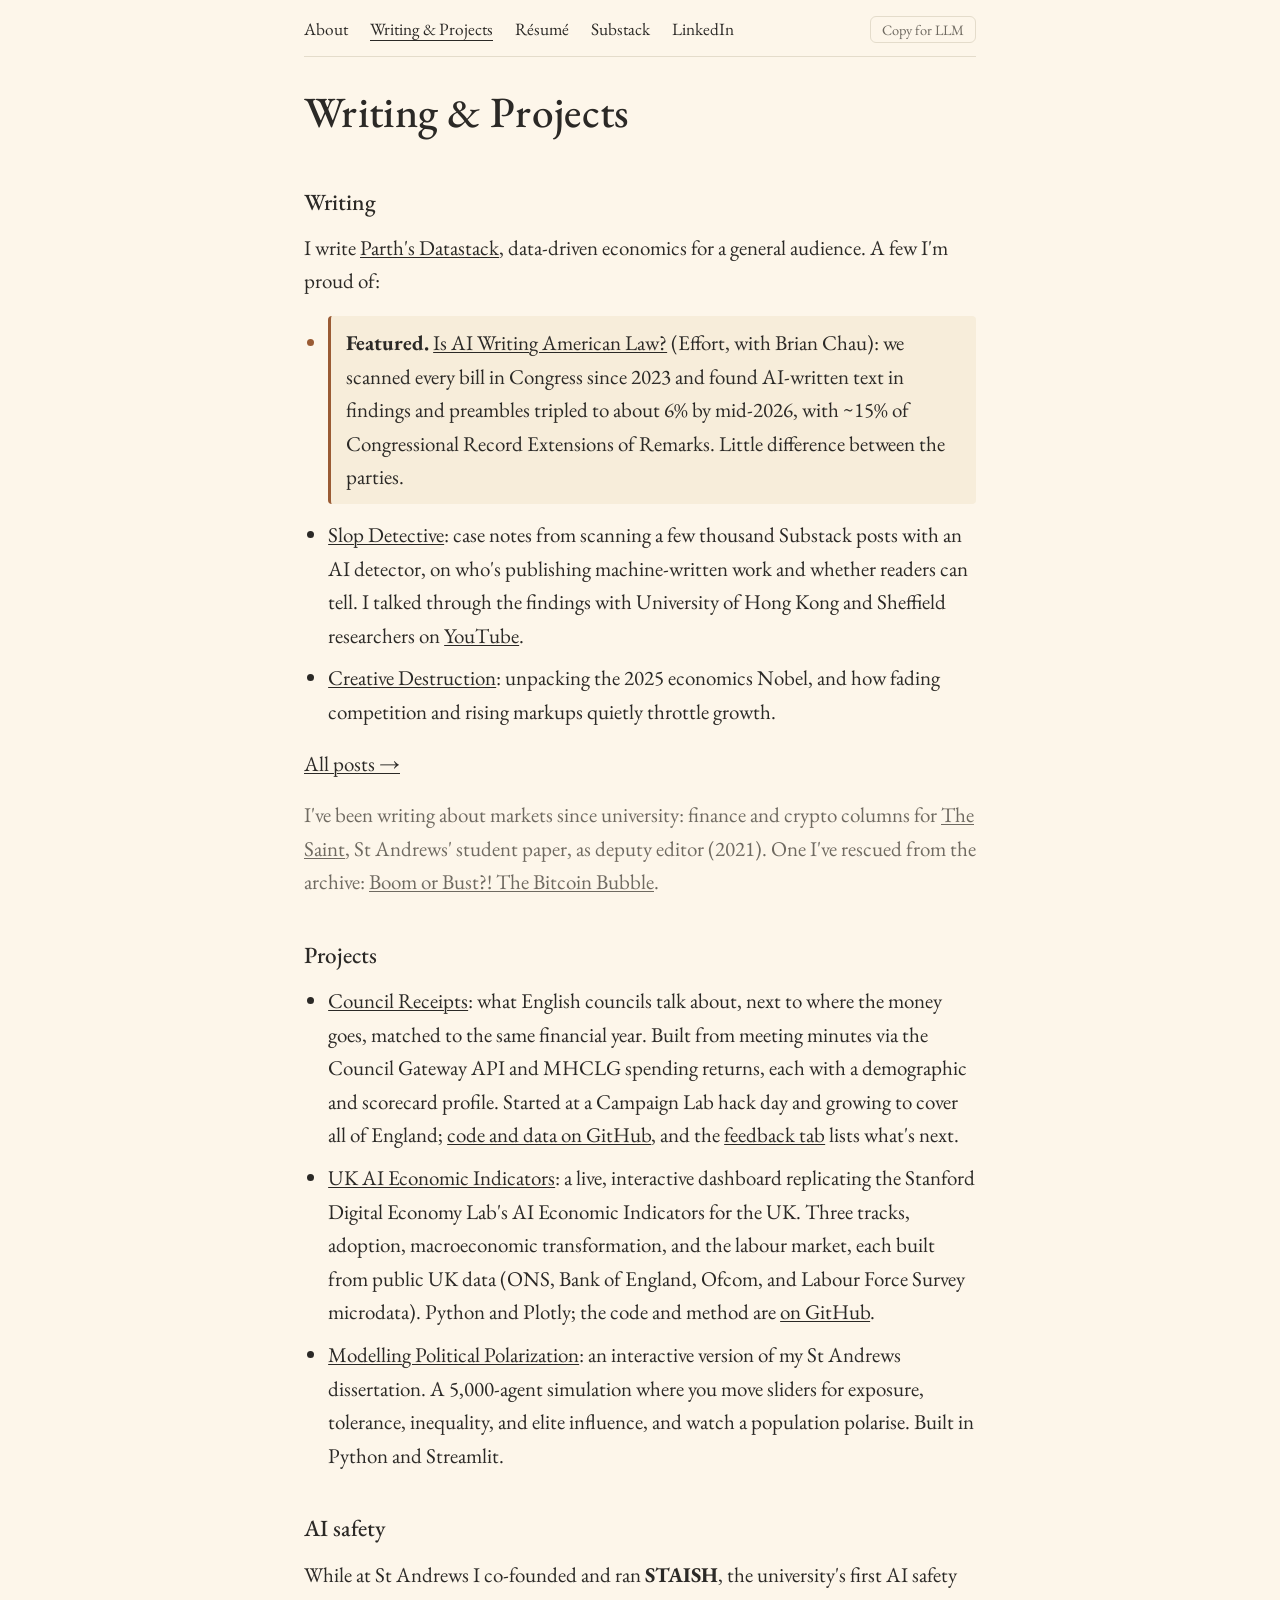
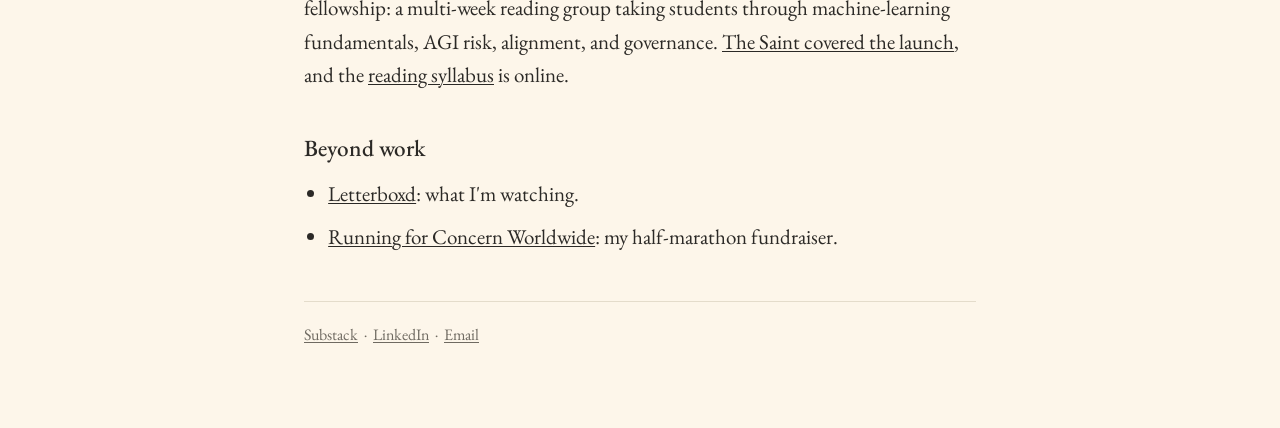
==== commit a6b9b892: "Move Effort feature to Writing; add to About, drop Creative Destruction" ====
--- a/projects.html
+++ b/projects.html
@@ -30,6 +30,7 @@
   <h2>Writing</h2>
   <p>I write <a href="https://parthsdatastack.substack.com">Parth's Datastack</a>, data-driven economics for a general audience. A few I'm proud of:</p>
   <ul>
+    <li class="featured"><strong>Featured.</strong> <a href="https://www.effort.news/ai-congress">Is AI Writing American Law?</a> (Effort, with Brian Chau): we scanned every bill in Congress since 2023 and found AI-written text in findings and preambles tripled to about 6% by mid-2026, with ~15% of Congressional Record Extensions of Remarks. Little difference between the parties.</li>
     <li><a href="https://parthsdatastack.substack.com/p/slop-detective">Slop Detective</a>: case notes from scanning a few thousand Substack posts with an AI detector, on who's publishing machine-written work and whether readers can tell. I talked through the findings with University of Hong Kong and Sheffield researchers on <a href="https://www.youtube.com/watch?v=BCEfEnBs5yA&amp;t=1474s">YouTube</a>.</li>
     <li><a href="https://parthsdatastack.substack.com/p/creative-destruction">Creative Destruction</a>: unpacking the 2025 economics Nobel, and how fading competition and rising markups quietly throttle growth.</li>
   </ul>
@@ -38,7 +39,6 @@
 
   <h2>Projects</h2>
   <ul>
-    <li class="featured"><strong>Featured.</strong> <a href="https://www.effort.news/ai-congress">Is AI Writing American Law?</a> (Effort, with Brian Chau): we scanned every bill in Congress since 2023 and found AI-written text in findings and preambles tripled to about 6% by mid-2026, with ~15% of Congressional Record Extensions of Remarks. Little difference between the parties.</li>
     <li><a href="/council-receipts/">Council Receipts</a>: what English councils talk about, next to where the money goes, matched to the same financial year. Built from meeting minutes via the Council Gateway API and MHCLG spending returns, each with a demographic and scorecard profile. Started at a Campaign Lab hack day and growing to cover all of England; <a href="https://github.com/ParthG60/council-receipts">code and data on GitHub</a>, and the <a href="/council-receipts/?tab=feedback">feedback tab</a> lists what's next.</li>
     <li><a href="ai-economic-indicators-uk/">UK AI Economic Indicators</a>: a live, interactive dashboard replicating the Stanford Digital Economy Lab's AI Economic Indicators for the UK. Three tracks, adoption, macroeconomic transformation, and the labour market, each built from public UK data (ONS, Bank of England, Ofcom, and Labour Force Survey microdata). Python and Plotly; the code and method are <a href="https://github.com/ParthG60/ai-economic-indicators-uk">on GitHub</a>.</li>
     <li><a href="https://modelling-political-polarization.streamlit.app/">Modelling Political Polarization</a>: an interactive version of my St Andrews dissertation. A 5,000-agent simulation where you move sliders for exposure, tolerance, inequality, and elite influence, and watch a population polarise. Built in Python and Streamlit.</li>
